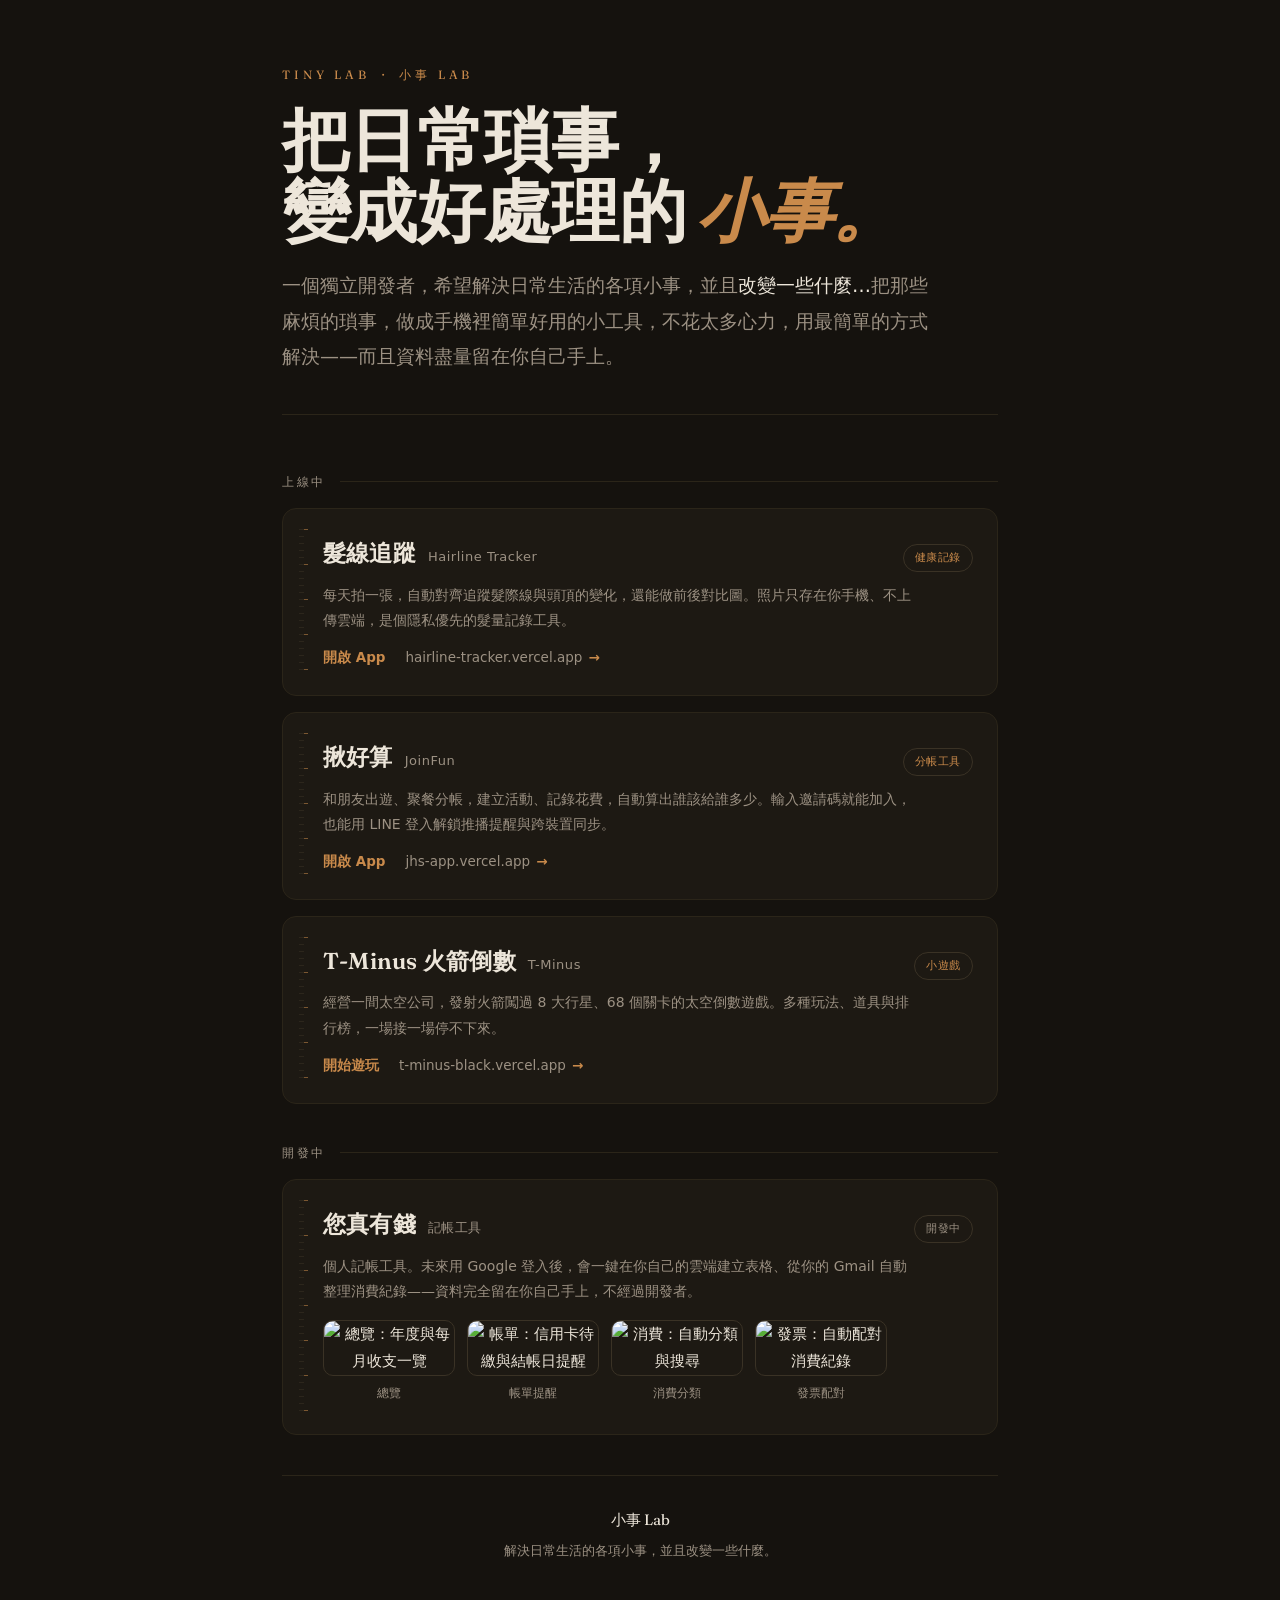
==== index.html @ 3c28fb39 "Update index.html" ====
<!doctype html>
<html lang="zh-Hant">
<head>
<meta charset="utf-8">
<meta name="viewport" content="width=device-width,initial-scale=1,viewport-fit=cover">
<meta name="theme-color" content="#15120e">
<title>小事 Lab｜把日常瑣事，變成手機裡好處理的小事</title>
<meta name="description" content="小事 Lab 是一個獨立開發者的作品集。把日常生活的瑣事，做成手機裡簡單好用的小工具——髮線追蹤、揪好算分帳、火箭倒數遊戲、個人記帳，用最簡單的方式解決，資料盡量留在你自己手上。">
<link rel="canonical" href="https://tinylab-web-iota.vercel.app/">
<meta property="og:type" content="website">
<meta property="og:title" content="小事 Lab">
<meta property="og:description" content="把日常瑣事，變成手機裡好處理的小事。一個獨立開發者的小工具作品集。">
<meta property="og:image" content="https://tinylab-web-iota.vercel.app/og-image.png">
<meta property="og:url" content="https://tinylab-web-iota.vercel.app/">
<meta name="twitter:card" content="summary_large_image">
<meta name="twitter:title" content="小事 Lab">
<meta name="twitter:description" content="把日常瑣事，變成手機裡好處理的小事。">
<meta name="twitter:image" content="https://tinylab-web-iota.vercel.app/og-image.png">
<link rel="preconnect" href="https://fonts.gstatic.com" crossorigin>
<link href="https://fonts.googleapis.com/css2?family=Fraunces:opsz,wght@9..144,400;9..144,600;9..144,700&display=swap" rel="stylesheet">
<style>
:root{
  --bg:#15120e; --surface:#1d1913; --surface2:#241f17;
  --line:#3a3225; --line-soft:#2b2519;
  --text:#ede6da; --muted:#9c9183; --accent:#c98a4b; --accent-ink:#181208;
}
*{box-sizing:border-box;margin:0;padding:0}
html{scroll-behavior:smooth}
body{
  background:var(--bg);color:var(--text);
  font-family:"PingFang TC","Noto Sans TC","Microsoft JhengHei",system-ui,sans-serif;
  font-size:15px;line-height:1.8;-webkit-font-smoothing:antialiased;
}
.wrap{max-width:760px;margin:0 auto;padding:0 22px}

/* ── Hero ── */
header{padding:64px 0 40px;border-bottom:1px solid var(--line-soft)}
.eyebrow{font-family:"Fraunces",serif;font-size:12px;letter-spacing:.32em;text-transform:uppercase;color:var(--accent);margin-bottom:18px}
h1{font-family:"Fraunces",serif;font-weight:700;font-size:clamp(40px,9vw,68px);line-height:1.05;letter-spacing:-.01em;margin-bottom:22px}
h1 .lab{color:var(--accent);font-style:italic;font-weight:600}
.intro{font-size:clamp(16px,2.4vw,19px);color:var(--muted);max-width:34em;line-height:1.85}
.intro .em{color:var(--text)}

/* ── 樣本卡列表 ── */
main{padding:18px 0 40px}
.shelf-label{display:flex;align-items:center;gap:14px;margin:38px 0 6px;color:var(--muted);font-size:12px;letter-spacing:.22em;text-transform:uppercase;font-family:"Fraunces",serif}
.shelf-label::after{content:"";flex:1;height:1px;background:var(--line-soft)}

.card{
  display:block;text-decoration:none;color:inherit;
  position:relative;
  border:1px solid var(--line-soft);border-radius:14px;background:var(--surface);
  padding:24px 24px 24px 40px;margin-top:16px;
  transition:border-color .2s,transform .2s,background .2s;
}
.card::before{ /* 量尺刻度,品牌記憶點 */
  content:"";position:absolute;left:16px;top:20px;bottom:20px;width:9px;
  background:
    repeating-linear-gradient(to bottom,var(--line) 0,var(--line) 1px,transparent 1px,transparent 7px) left top/5px 100% no-repeat,
    repeating-linear-gradient(to bottom,var(--accent) 0,var(--accent) 1px,transparent 1px,transparent 35px) left top/9px 100% no-repeat;
  opacity:.55;
}
a.card:hover{border-color:var(--accent);transform:translateY(-2px);background:#221d16}
.card-top{display:flex;align-items:baseline;gap:12px;flex-wrap:wrap;margin-bottom:8px}
.card h2{font-family:"Fraunces",serif;font-weight:600;font-size:23px;letter-spacing:.01em}
.card .en{font-size:13px;color:var(--muted);letter-spacing:.04em}
.card .tag{
  margin-left:auto;font-size:11px;letter-spacing:.05em;color:var(--accent);
  border:1px solid var(--line);border-radius:999px;padding:3px 11px;white-space:nowrap;
}
.card .tag.soon{color:var(--muted)}
.card p{color:var(--muted);font-size:14px;line-height:1.8;max-width:42em}
.card .go{display:inline-flex;align-items:center;gap:6px;margin-top:12px;color:var(--accent);font-size:13.5px;font-weight:600}
.card .host{color:var(--muted);font-weight:400}

/* 開發中卡片(無連結) */
.card.wip{cursor:default}
.shots{display:flex;gap:12px;margin-top:16px;overflow-x:auto;padding-bottom:6px;scroll-snap-type:x mandatory;-webkit-overflow-scrolling:touch}
.shots figure{flex:0 0 auto;scroll-snap-align:start;margin:0;text-align:center}
.shots img{width:132px;height:auto;border-radius:10px;border:1px solid var(--line);display:block}
.shots figcaption{font-size:11.5px;color:var(--muted);margin-top:7px}

footer{border-top:1px solid var(--line-soft);padding:30px 0 56px;color:var(--muted);font-size:13px;text-align:center}
footer a{color:var(--accent);text-decoration:none}
footer .who{font-family:"Fraunces",serif;font-size:15px;color:var(--text);margin-bottom:6px}

@media (prefers-reduced-motion:reduce){*{transition:none!important;scroll-behavior:auto!important}}
</style>
</head>
<body>
<div class="wrap">

  <header>
    <p class="eyebrow">Tiny Lab ・ 小事 Lab</p>
    <h1>把日常瑣事，<br>變成好處理的<span class="lab" style="white-space:nowrap"> 小事。</span></h1>
    <p class="intro">一個獨立開發者，希望解決日常生活的各項小事，並且<span class="em">改變一些什麼…</span>把那些麻煩的瑣事，做成手機裡簡單好用的小工具，不花太多心力，用最簡單的方式解決——而且資料盡量留在你自己手上。</p>
  </header>

  <main>
    <p class="shelf-label">上線中</p>

    <a class="card" href="https://hairline-tracker.vercel.app" target="_blank" rel="noopener">
      <div class="card-top">
        <h2>髮線追蹤</h2><span class="en">Hairline Tracker</span>
        <span class="tag">健康記錄</span>
      </div>
      <p>每天拍一張，自動對齊追蹤髮際線與頭頂的變化，還能做前後對比圖。照片只存在你手機、不上傳雲端，是個隱私優先的髮量記錄工具。</p>
      <span class="go">開啟 App　<span class="host">hairline-tracker.vercel.app</span> →</span>
    </a>

    <a class="card" href="https://jhs-app.vercel.app" target="_blank" rel="noopener">
      <div class="card-top">
        <h2>揪好算</h2><span class="en">JoinFun</span>
        <span class="tag">分帳工具</span>
      </div>
      <p>和朋友出遊、聚餐分帳，建立活動、記錄花費，自動算出誰該給誰多少。輸入邀請碼就能加入，也能用 LINE 登入解鎖推播提醒與跨裝置同步。</p>
      <span class="go">開啟 App　<span class="host">jhs-app.vercel.app</span> →</span>
    </a>

    <a class="card" href="https://t-minus-black.vercel.app" target="_blank" rel="noopener">
      <div class="card-top">
        <h2>T-Minus 火箭倒數</h2><span class="en">T-Minus</span>
        <span class="tag">小遊戲</span>
      </div>
      <p>經營一間太空公司，發射火箭闖過 8 大行星、68 個關卡的太空倒數遊戲。多種玩法、道具與排行榜，一場接一場停不下來。</p>
      <span class="go">開始遊玩　<span class="host">t-minus-black.vercel.app</span> →</span>
    </a>

    <p class="shelf-label">開發中</p>

    <div class="card wip">
      <div class="card-top">
        <h2>您真有錢</h2><span class="en">記帳工具</span>
        <span class="tag soon">開發中</span>
      </div>
      <p>個人記帳工具。未來用 Google 登入後，會一鍵在你自己的雲端建立表格、從你的 Gmail 自動整理消費紀錄——資料完全留在你自己手上，不經過開發者。</p>
      <div class="shots">
        <figure><img src="shot-overview.jpg" alt="總覽：年度與每月收支一覽" loading="lazy"><figcaption>總覽</figcaption></figure>
        <figure><img src="shot-bills.jpg" alt="帳單：信用卡待繳與結帳日提醒" loading="lazy"><figcaption>帳單提醒</figcaption></figure>
        <figure><img src="shot-spending.jpg" alt="消費：自動分類與搜尋" loading="lazy"><figcaption>消費分類</figcaption></figure>
        <figure><img src="shot-invoice.jpg" alt="發票：自動配對消費紀錄" loading="lazy"><figcaption>發票配對</figcaption></figure>
      </div>
    </div>
  </main>

  <footer>
    <p class="who">小事 Lab</p>
    <p>解決日常生活的各項小事，並且改變一些什麼。</p>
  </footer>

</div>
</body>
</html>
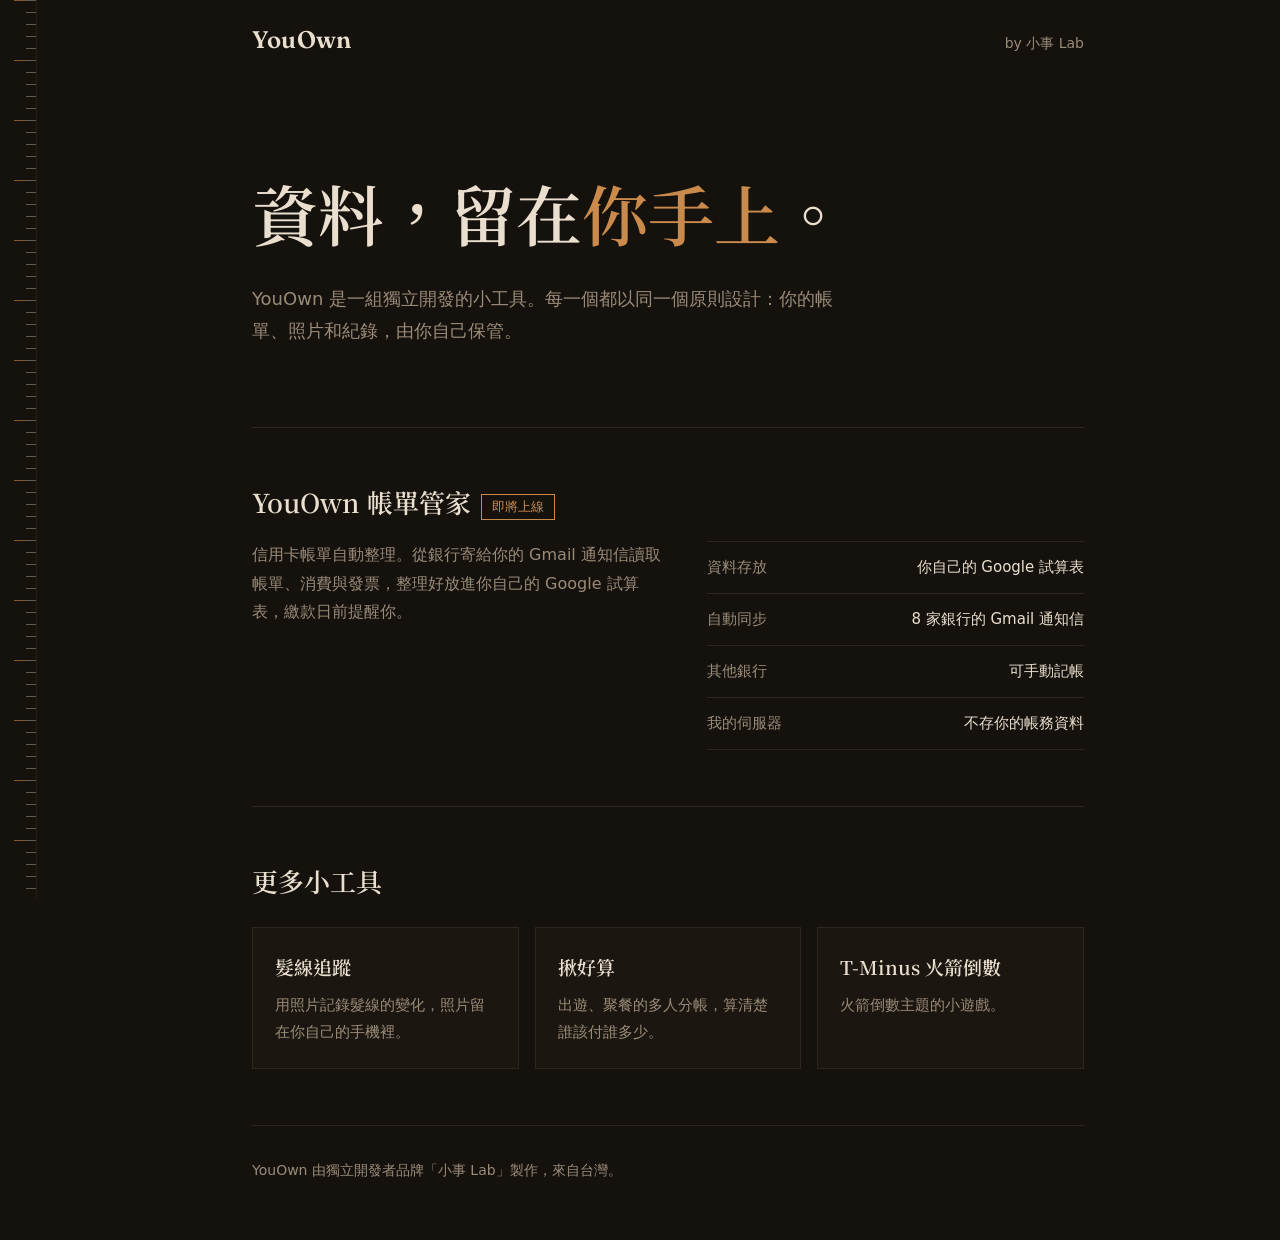
==== commit 43e26c1c: "Update index.html" ====
--- a/index.html
+++ b/index.html
@@ -1,153 +1,110 @@
-<!doctype html>
-<html lang="zh-Hant">
+<!DOCTYPE html>
+<html lang="zh-Hant-TW">
 <head>
 <meta charset="utf-8">
-<meta name="viewport" content="width=device-width,initial-scale=1,viewport-fit=cover">
+<meta name="viewport" content="width=device-width, initial-scale=1">
+<title>YouOwn｜資料留在你手上的小工具</title>
+<meta name="description" content="YouOwn 是一組把資料留在你手上的小工具：信用卡帳單管家、髮線追蹤、揪好算分帳、T-Minus 火箭倒數。">
+<link rel="canonical" href="https://youown.app/">
+<meta property="og:type" content="website">
+<meta property="og:locale" content="zh_TW">
+<meta property="og:site_name" content="YouOwn">
+<meta property="og:title" content="YouOwn｜資料留在你手上的小工具">
+<meta property="og:description" content="信用卡帳單管家、髮線追蹤、揪好算分帳、T-Minus 火箭倒數。每一個都以「資料在你自己手上」為設計原則。">
+<meta property="og:url" content="https://youown.app/">
 <meta name="theme-color" content="#15120e">
-<title>小事 Lab｜把日常瑣事，變成手機裡好處理的小事</title>
-<meta name="description" content="小事 Lab 是一個獨立開發者的作品集。把日常生活的瑣事，做成手機裡簡單好用的小工具——髮線追蹤、揪好算分帳、火箭倒數遊戲、個人記帳，用最簡單的方式解決，資料盡量留在你自己手上。">
-<link rel="canonical" href="https://tinylab-web-iota.vercel.app/">
-<meta property="og:type" content="website">
-<meta property="og:title" content="小事 Lab">
-<meta property="og:description" content="把日常瑣事，變成手機裡好處理的小事。一個獨立開發者的小工具作品集。">
-<meta property="og:image" content="https://tinylab-web-iota.vercel.app/og-image.png">
-<meta property="og:url" content="https://tinylab-web-iota.vercel.app/">
-<meta name="twitter:card" content="summary_large_image">
-<meta name="twitter:title" content="小事 Lab">
-<meta name="twitter:description" content="把日常瑣事，變成手機裡好處理的小事。">
-<meta name="twitter:image" content="https://tinylab-web-iota.vercel.app/og-image.png">
+<script type="application/ld+json">
+{"@context":"https://schema.org","@graph":[
+{"@type":"WebSite","name":"YouOwn","url":"https://youown.app/","inLanguage":"zh-Hant-TW"},
+{"@type":"Organization","name":"YouOwn","url":"https://youown.app/","founder":{"@type":"Organization","name":"小事 Lab"}}
+]}
+</script>
+<link rel="preconnect" href="https://fonts.googleapis.com">
 <link rel="preconnect" href="https://fonts.gstatic.com" crossorigin>
-<link href="https://fonts.googleapis.com/css2?family=Fraunces:opsz,wght@9..144,400;9..144,600;9..144,700&display=swap" rel="stylesheet">
+<link href="https://fonts.googleapis.com/css2?family=Fraunces:opsz,wght@9..144,600&family=Noto+Serif+TC:wght@600&display=swap" rel="stylesheet">
 <style>
-:root{
-  --bg:#15120e; --surface:#1d1913; --surface2:#241f17;
-  --line:#3a3225; --line-soft:#2b2519;
-  --text:#ede6da; --muted:#9c9183; --accent:#c98a4b; --accent-ink:#181208;
-}
-*{box-sizing:border-box;margin:0;padding:0}
-html{scroll-behavior:smooth}
-body{
-  background:var(--bg);color:var(--text);
-  font-family:"PingFang TC","Noto Sans TC","Microsoft JhengHei",system-ui,sans-serif;
-  font-size:15px;line-height:1.8;-webkit-font-smoothing:antialiased;
-}
-.wrap{max-width:760px;margin:0 auto;padding:0 22px}
-
-/* ── Hero ── */
-header{padding:64px 0 40px;border-bottom:1px solid var(--line-soft)}
-.eyebrow{font-family:"Fraunces",serif;font-size:12px;letter-spacing:.32em;text-transform:uppercase;color:var(--accent);margin-bottom:18px}
-h1{font-family:"Fraunces",serif;font-weight:700;font-size:clamp(40px,9vw,68px);line-height:1.05;letter-spacing:-.01em;margin-bottom:22px}
-h1 .lab{color:var(--accent);font-style:italic;font-weight:600}
-.intro{font-size:clamp(16px,2.4vw,19px);color:var(--muted);max-width:34em;line-height:1.85}
-.intro .em{color:var(--text)}
-
-/* ── 樣本卡列表 ── */
-main{padding:18px 0 40px}
-.shelf-label{display:flex;align-items:center;gap:14px;margin:38px 0 6px;color:var(--muted);font-size:12px;letter-spacing:.22em;text-transform:uppercase;font-family:"Fraunces",serif}
-.shelf-label::after{content:"";flex:1;height:1px;background:var(--line-soft)}
-
-.card{
-  display:block;text-decoration:none;color:inherit;
-  position:relative;
-  border:1px solid var(--line-soft);border-radius:14px;background:var(--surface);
-  padding:24px 24px 24px 40px;margin-top:16px;
-  transition:border-color .2s,transform .2s,background .2s;
-}
-.card::before{ /* 量尺刻度,品牌記憶點 */
-  content:"";position:absolute;left:16px;top:20px;bottom:20px;width:9px;
-  background:
-    repeating-linear-gradient(to bottom,var(--line) 0,var(--line) 1px,transparent 1px,transparent 7px) left top/5px 100% no-repeat,
-    repeating-linear-gradient(to bottom,var(--accent) 0,var(--accent) 1px,transparent 1px,transparent 35px) left top/9px 100% no-repeat;
-  opacity:.55;
-}
-a.card:hover{border-color:var(--accent);transform:translateY(-2px);background:#221d16}
-.card-top{display:flex;align-items:baseline;gap:12px;flex-wrap:wrap;margin-bottom:8px}
-.card h2{font-family:"Fraunces",serif;font-weight:600;font-size:23px;letter-spacing:.01em}
-.card .en{font-size:13px;color:var(--muted);letter-spacing:.04em}
-.card .tag{
-  margin-left:auto;font-size:11px;letter-spacing:.05em;color:var(--accent);
-  border:1px solid var(--line);border-radius:999px;padding:3px 11px;white-space:nowrap;
-}
-.card .tag.soon{color:var(--muted)}
-.card p{color:var(--muted);font-size:14px;line-height:1.8;max-width:42em}
-.card .go{display:inline-flex;align-items:center;gap:6px;margin-top:12px;color:var(--accent);font-size:13.5px;font-weight:600}
-.card .host{color:var(--muted);font-weight:400}
-
-/* 開發中卡片(無連結) */
-.card.wip{cursor:default}
-.shots{display:flex;gap:12px;margin-top:16px;overflow-x:auto;padding-bottom:6px;scroll-snap-type:x mandatory;-webkit-overflow-scrolling:touch}
-.shots figure{flex:0 0 auto;scroll-snap-align:start;margin:0;text-align:center}
-.shots img{width:132px;height:auto;border-radius:10px;border:1px solid var(--line);display:block}
-.shots figcaption{font-size:11.5px;color:var(--muted);margin-top:7px}
-
-footer{border-top:1px solid var(--line-soft);padding:30px 0 56px;color:var(--muted);font-size:13px;text-align:center}
-footer a{color:var(--accent);text-decoration:none}
-footer .who{font-family:"Fraunces",serif;font-size:15px;color:var(--text);margin-bottom:6px}
-
-@media (prefers-reduced-motion:reduce){*{transition:none!important;scroll-behavior:auto!important}}
+:root{--bg:#15120e;--ink:#eadfce;--mute:#9a8b78;--accent:#c98a4b;--line:#2c261d;--card:#1b1710}
+*{box-sizing:border-box;margin:0}
+html{scroll-padding-top:24px}
+body{background:var(--bg);color:var(--ink);font:16px/1.8 "Noto Sans TC",system-ui,-apple-system,sans-serif;padding-left:56px}
+body::before{content:"";position:fixed;left:0;top:0;bottom:0;width:36px;border-right:1px solid var(--line);opacity:.6;
+background:repeating-linear-gradient(to bottom,var(--mute) 0 1px,transparent 1px 12px) right/10px 100% no-repeat,repeating-linear-gradient(to bottom,var(--accent) 0 1px,transparent 1px 60px) right/22px 100% no-repeat}
+.wrap{max-width:880px;margin:0 auto;padding:0 24px}
+a{color:inherit}
+:focus-visible{outline:2px solid var(--accent);outline-offset:3px}
+.serif{font-family:"Noto Serif TC","Fraunces",serif;font-weight:600}
+header{display:flex;justify-content:space-between;align-items:baseline;padding:28px 0}
+.mark{font:600 24px/1 "Fraunces",serif;letter-spacing:.01em;text-decoration:none}
+.by{color:var(--mute);font-size:14px}
+.hero{padding:88px 0 80px}
+h1{font-size:clamp(36px,7vw,66px);line-height:1.25;margin-bottom:28px}
+h1 em{font-style:normal;color:var(--accent)}
+.lead{max-width:34em;color:var(--mute);font-size:18px}
+section{border-top:1px solid var(--line);padding:56px 0}
+h2{font-size:26px;line-height:1.4}
+.status{display:inline-block;margin-left:10px;padding:1px 10px;border:1px solid var(--accent);color:var(--accent);font:400 13px/1.7 "Noto Sans TC",sans-serif;vertical-align:middle}
+.flag{display:grid;grid-template-columns:1.1fr 1fr;gap:40px;margin-top:20px}
+.flag p{color:var(--mute)}
+dl{border-top:1px solid var(--line)}
+dl div{display:flex;justify-content:space-between;gap:16px;padding:12px 0;border-bottom:1px solid var(--line);font-size:15px}
+dt{color:var(--mute);flex:none}
+dd{text-align:right}
+.grid{display:grid;grid-template-columns:repeat(auto-fit,minmax(240px,1fr));gap:16px;margin-top:28px}
+.card{display:block;background:var(--card);border:1px solid var(--line);padding:22px;text-decoration:none;transition:border-color .2s}
+.card:hover{border-color:var(--accent)}
+.card h3{font-size:19px;margin-bottom:8px}
+.card p{color:var(--mute);font-size:15px}
+footer{border-top:1px solid var(--line);padding:32px 0 56px;color:var(--mute);font-size:14px}
+@media(max-width:700px){body{padding-left:36px}body::before{width:20px}.flag{grid-template-columns:1fr}.hero{padding:56px 0}}
+@media(prefers-reduced-motion:reduce){.card{transition:none}}
 </style>
 </head>
 <body>
 <div class="wrap">
+<header>
+<a class="mark" href="/">YouOwn</a>
+<span class="by">by 小事 Lab</span>
+</header>
 
-  <header>
-    <p class="eyebrow">Tiny Lab ・ 小事 Lab</p>
-    <h1>把日常瑣事，<br>變成好處理的<span class="lab" style="white-space:nowrap"> 小事。</span></h1>
-    <p class="intro">一個獨立開發者，希望解決日常生活的各項小事，並且<span class="em">改變一些什麼…</span>把那些麻煩的瑣事，做成手機裡簡單好用的小工具，不花太多心力，用最簡單的方式解決——而且資料盡量留在你自己手上。</p>
-  </header>
+<main>
+<div class="hero">
+<h1 class="serif">資料，留在<em>你手上</em>。</h1>
+<p class="lead">YouOwn 是一組獨立開發的小工具。每一個都以同一個原則設計：你的帳單、照片和紀錄，由你自己保管。</p>
+</div>
 
-  <main>
-    <p class="shelf-label">上線中</p>
+<section aria-labelledby="flagship">
+<h2 id="flagship" class="serif">YouOwn 帳單管家<span class="status">即將上線</span></h2>
+<div class="flag">
+<p>信用卡帳單自動整理。從銀行寄給你的 Gmail 通知信讀取帳單、消費與發票，整理好放進你自己的 Google 試算表，繳款日前提醒你。</p>
+<dl>
+<div><dt>資料存放</dt><dd>你自己的 Google 試算表</dd></div>
+<div><dt>自動同步</dt><dd>8 家銀行的 Gmail 通知信</dd></div>
+<div><dt>其他銀行</dt><dd>可手動記帳</dd></div>
+<div><dt>我的伺服器</dt><dd>不存你的帳務資料</dd></div>
+</dl>
+</div>
+</section>
 
-    <a class="card" href="https://hairline-tracker.vercel.app" target="_blank" rel="noopener">
-      <div class="card-top">
-        <h2>髮線追蹤</h2><span class="en">Hairline Tracker</span>
-        <span class="tag">健康記錄</span>
-      </div>
-      <p>每天拍一張，自動對齊追蹤髮際線與頭頂的變化，還能做前後對比圖。照片只存在你手機、不上傳雲端，是個隱私優先的髮量記錄工具。</p>
-      <span class="go">開啟 App　<span class="host">hairline-tracker.vercel.app</span> →</span>
-    </a>
+<section aria-labelledby="more">
+<h2 id="more" class="serif">更多小工具</h2>
+<div class="grid">
+<a class="card" href="/hairline-tracker/">
+<h3 class="serif">髮線追蹤</h3>
+<p>用照片記錄髮線的變化，照片留在你自己的手機裡。</p>
+</a>
+<a class="card" href="/joinfun/">
+<h3 class="serif">揪好算</h3>
+<p>出遊、聚餐的多人分帳，算清楚誰該付誰多少。</p>
+</a>
+<a class="card" href="/t-minus/">
+<h3 class="serif">T-Minus 火箭倒數</h3>
+<p>火箭倒數主題的小遊戲。</p>
+</a>
+</div>
+</section>
+</main>
 
-    <a class="card" href="https://jhs-app.vercel.app" target="_blank" rel="noopener">
-      <div class="card-top">
-        <h2>揪好算</h2><span class="en">JoinFun</span>
-        <span class="tag">分帳工具</span>
-      </div>
-      <p>和朋友出遊、聚餐分帳，建立活動、記錄花費，自動算出誰該給誰多少。輸入邀請碼就能加入，也能用 LINE 登入解鎖推播提醒與跨裝置同步。</p>
-      <span class="go">開啟 App　<span class="host">jhs-app.vercel.app</span> →</span>
-    </a>
-
-    <a class="card" href="https://t-minus-black.vercel.app" target="_blank" rel="noopener">
-      <div class="card-top">
-        <h2>T-Minus 火箭倒數</h2><span class="en">T-Minus</span>
-        <span class="tag">小遊戲</span>
-      </div>
-      <p>經營一間太空公司，發射火箭闖過 8 大行星、68 個關卡的太空倒數遊戲。多種玩法、道具與排行榜，一場接一場停不下來。</p>
-      <span class="go">開始遊玩　<span class="host">t-minus-black.vercel.app</span> →</span>
-    </a>
-
-    <p class="shelf-label">開發中</p>
-
-    <div class="card wip">
-      <div class="card-top">
-        <h2>您真有錢</h2><span class="en">記帳工具</span>
-        <span class="tag soon">開發中</span>
-      </div>
-      <p>個人記帳工具。未來用 Google 登入後，會一鍵在你自己的雲端建立表格、從你的 Gmail 自動整理消費紀錄——資料完全留在你自己手上，不經過開發者。</p>
-      <div class="shots">
-        <figure><img src="shot-overview.jpg" alt="總覽：年度與每月收支一覽" loading="lazy"><figcaption>總覽</figcaption></figure>
-        <figure><img src="shot-bills.jpg" alt="帳單：信用卡待繳與結帳日提醒" loading="lazy"><figcaption>帳單提醒</figcaption></figure>
-        <figure><img src="shot-spending.jpg" alt="消費：自動分類與搜尋" loading="lazy"><figcaption>消費分類</figcaption></figure>
-        <figure><img src="shot-invoice.jpg" alt="發票：自動配對消費紀錄" loading="lazy"><figcaption>發票配對</figcaption></figure>
-      </div>
-    </div>
-  </main>
-
-  <footer>
-    <p class="who">小事 Lab</p>
-    <p>解決日常生活的各項小事，並且改變一些什麼。</p>
-  </footer>
-
+<footer>YouOwn 由獨立開發者品牌「小事 Lab」製作，來自台灣。</footer>
 </div>
 </body>
 </html>
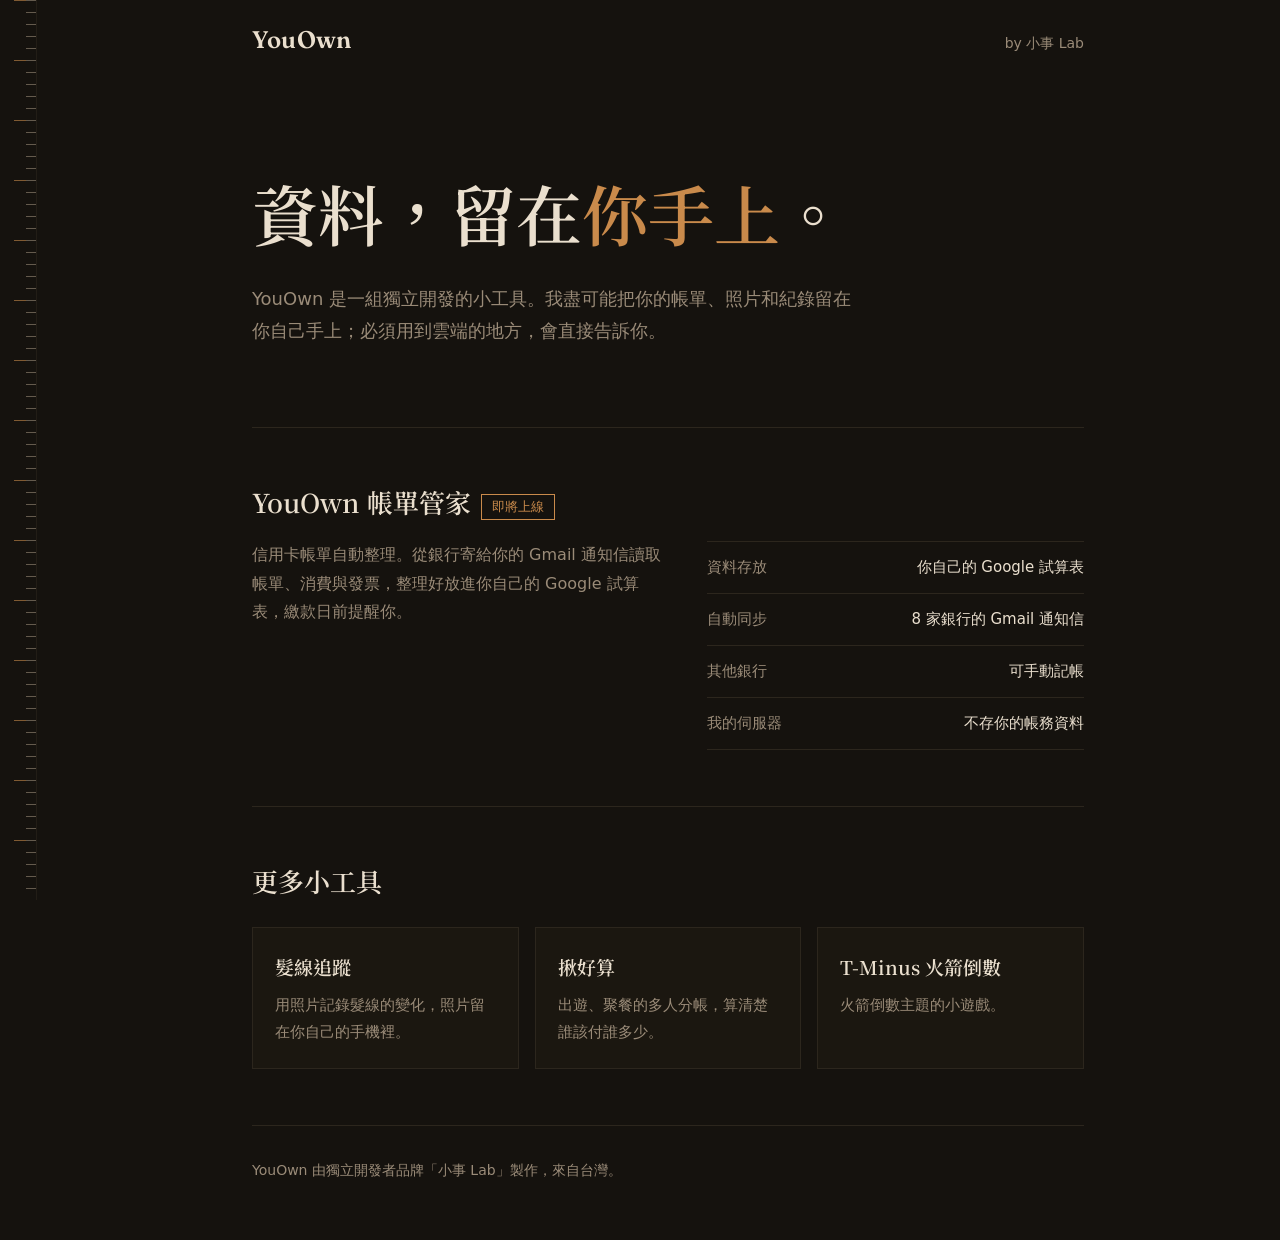
==== commit f3c04422: "Revise Open Graph meta description and lead text Updated the Open Graph description and lead paragra" ====
--- a/index.html
+++ b/index.html
@@ -10,7 +10,7 @@
 <meta property="og:locale" content="zh_TW">
 <meta property="og:site_name" content="YouOwn">
 <meta property="og:title" content="YouOwn｜資料留在你手上的小工具">
-<meta property="og:description" content="信用卡帳單管家、髮線追蹤、揪好算分帳、T-Minus 火箭倒數。每一個都以「資料在你自己手上」為設計原則。">
+<meta property="og:description" content="信用卡帳單管家、髮線追蹤、揪好算分帳、T-Minus 火箭倒數。每個工具都會說清楚你的資料放在哪裡。">
 <meta property="og:url" content="https://youown.app/">
 <meta name="theme-color" content="#15120e">
 <script type="application/ld+json">
@@ -69,7 +69,7 @@
 <main>
 <div class="hero">
 <h1 class="serif">資料，留在<em>你手上</em>。</h1>
-<p class="lead">YouOwn 是一組獨立開發的小工具。每一個都以同一個原則設計：你的帳單、照片和紀錄，由你自己保管。</p>
+<p class="lead">YouOwn 是一組獨立開發的小工具。我盡可能把你的帳單、照片和紀錄留在你自己手上；必須用到雲端的地方，會直接告訴你。</p>
 </div>
 
 <section aria-labelledby="flagship">
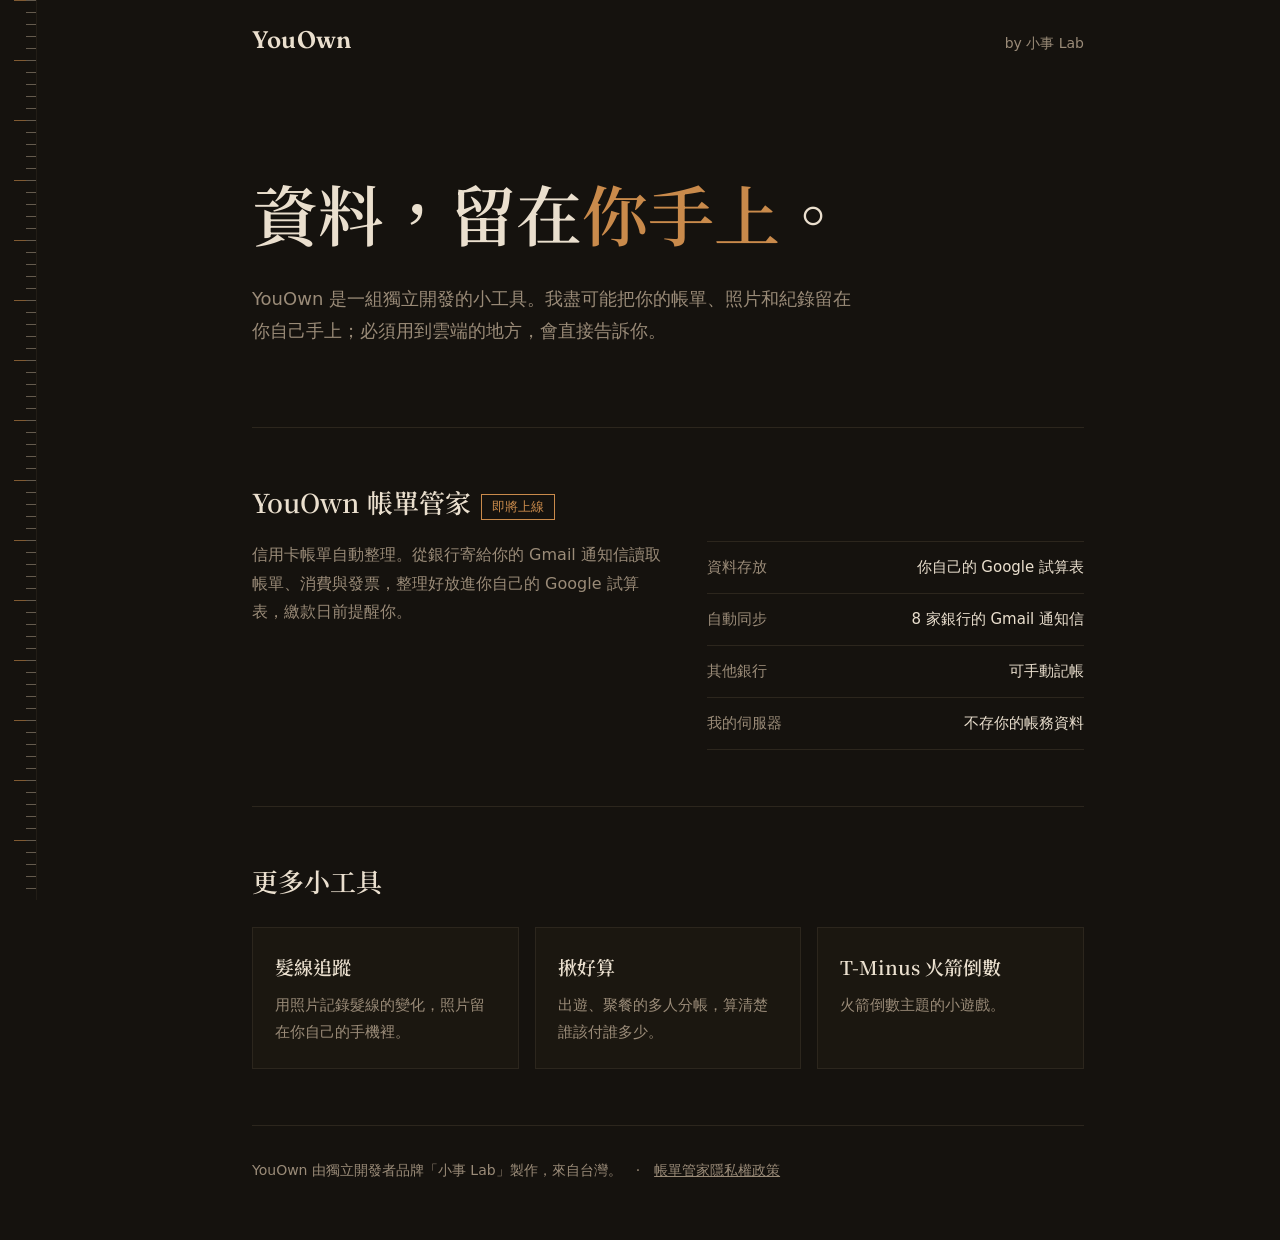
==== commit dcbd1ccc: "Update index.html" ====
--- a/index.html
+++ b/index.html
@@ -104,7 +104,7 @@
 </section>
 </main>
 
-<footer>YouOwn 由獨立開發者品牌「小事 Lab」製作，來自台灣。</footer>
+<footer>YouOwn 由獨立開發者品牌「小事 Lab」製作，來自台灣。　·　<a href="/bills/privacy/">帳單管家隱私權政策</a></footer>
 </div>
 </body>
 </html>
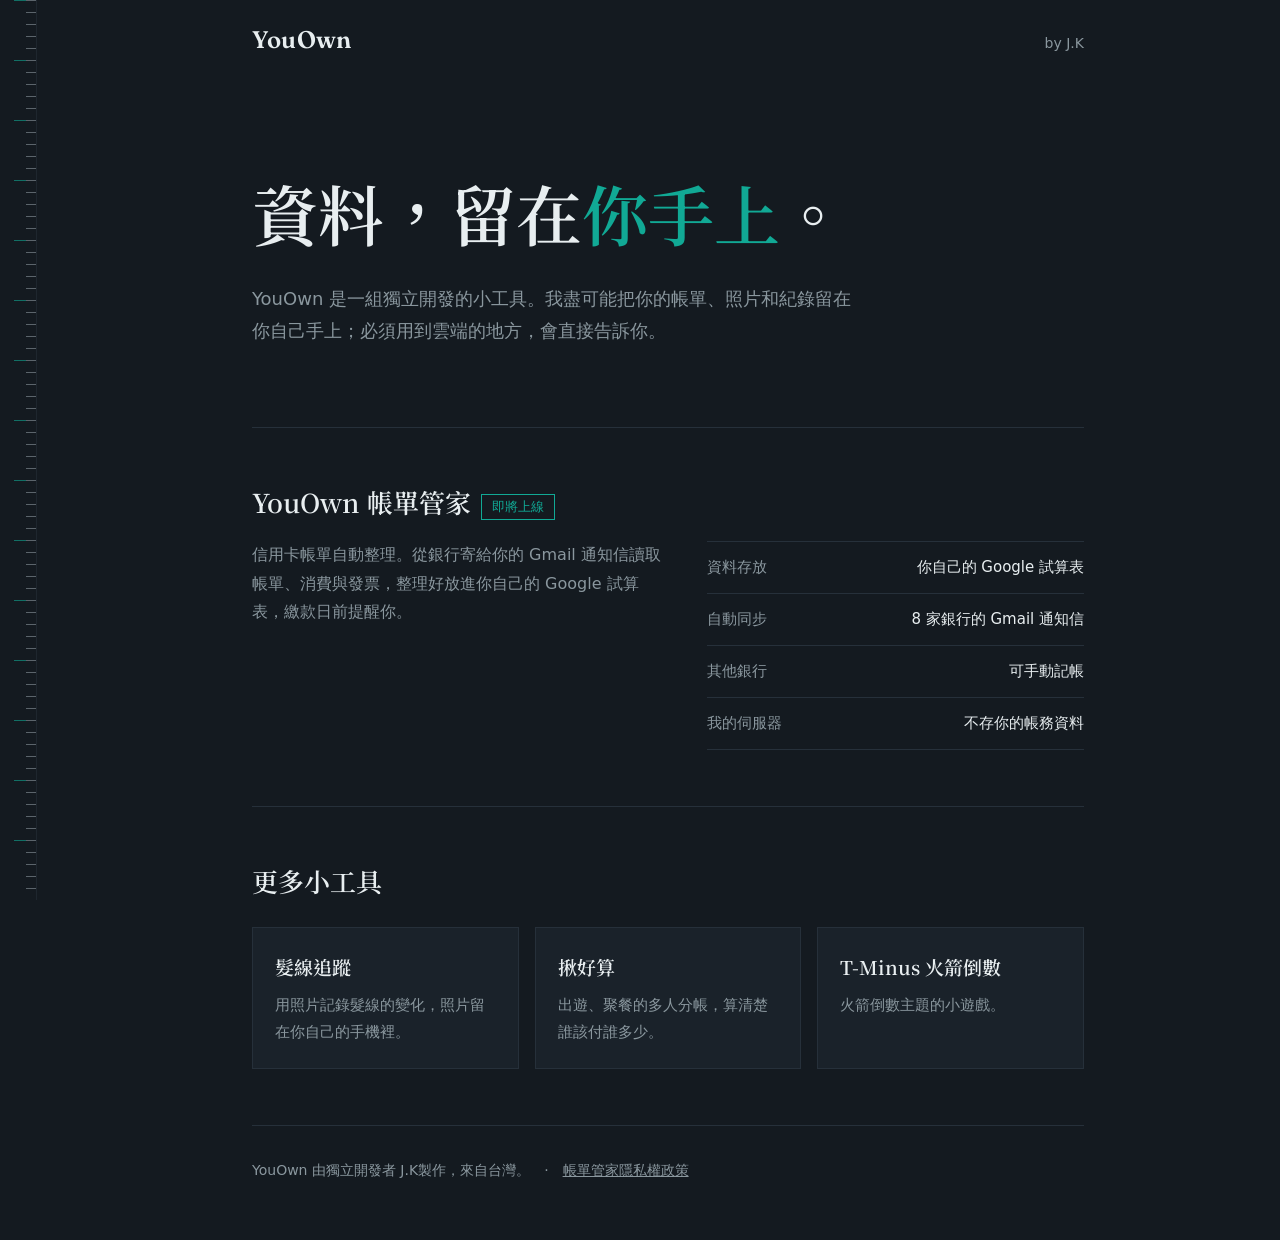
==== commit 22f5d73d: "Update index.html" ====
--- a/index.html
+++ b/index.html
@@ -12,18 +12,20 @@
 <meta property="og:title" content="YouOwn｜資料留在你手上的小工具">
 <meta property="og:description" content="信用卡帳單管家、髮線追蹤、揪好算分帳、T-Minus 火箭倒數。每個工具都會說清楚你的資料放在哪裡。">
 <meta property="og:url" content="https://youown.app/">
-<meta name="theme-color" content="#15120e">
+<meta name="theme-color" content="#141a20">
+<link rel="icon" href="/favicon.svg" type="image/svg+xml">
+<link rel="apple-touch-icon" href="/apple-touch-icon.png">
 <script type="application/ld+json">
 {"@context":"https://schema.org","@graph":[
 {"@type":"WebSite","name":"YouOwn","url":"https://youown.app/","inLanguage":"zh-Hant-TW"},
-{"@type":"Organization","name":"YouOwn","url":"https://youown.app/","founder":{"@type":"Organization","name":"小事 Lab"}}
+{"@type":"Organization","name":"YouOwn","url":"https://youown.app/","founder":{"@type":"Person","name":"J.K"}}
 ]}
 </script>
 <link rel="preconnect" href="https://fonts.googleapis.com">
 <link rel="preconnect" href="https://fonts.gstatic.com" crossorigin>
 <link href="https://fonts.googleapis.com/css2?family=Fraunces:opsz,wght@9..144,600&family=Noto+Serif+TC:wght@600&display=swap" rel="stylesheet">
 <style>
-:root{--bg:#15120e;--ink:#eadfce;--mute:#9a8b78;--accent:#c98a4b;--line:#2c261d;--card:#1b1710}
+:root{--bg:#141a20;--ink:#e8eef0;--mute:#8a979e;--accent:#11a995;--line:#26303a;--card:#1a222a}
 *{box-sizing:border-box;margin:0}
 html{scroll-padding-top:24px}
 body{background:var(--bg);color:var(--ink);font:16px/1.8 "Noto Sans TC",system-ui,-apple-system,sans-serif;padding-left:56px}
@@ -63,7 +65,7 @@
 <div class="wrap">
 <header>
 <a class="mark" href="/">YouOwn</a>
-<span class="by">by 小事 Lab</span>
+<span class="by">by J.K</span>
 </header>
 
 <main>
@@ -104,7 +106,7 @@
 </section>
 </main>
 
-<footer>YouOwn 由獨立開發者品牌「小事 Lab」製作，來自台灣。　·　<a href="/bills/privacy/">帳單管家隱私權政策</a></footer>
+<footer>YouOwn 由獨立開發者 J.K製作，來自台灣。　·　<a href="/bills/privacy/">帳單管家隱私權政策</a></footer>
 </div>
 </body>
 </html>
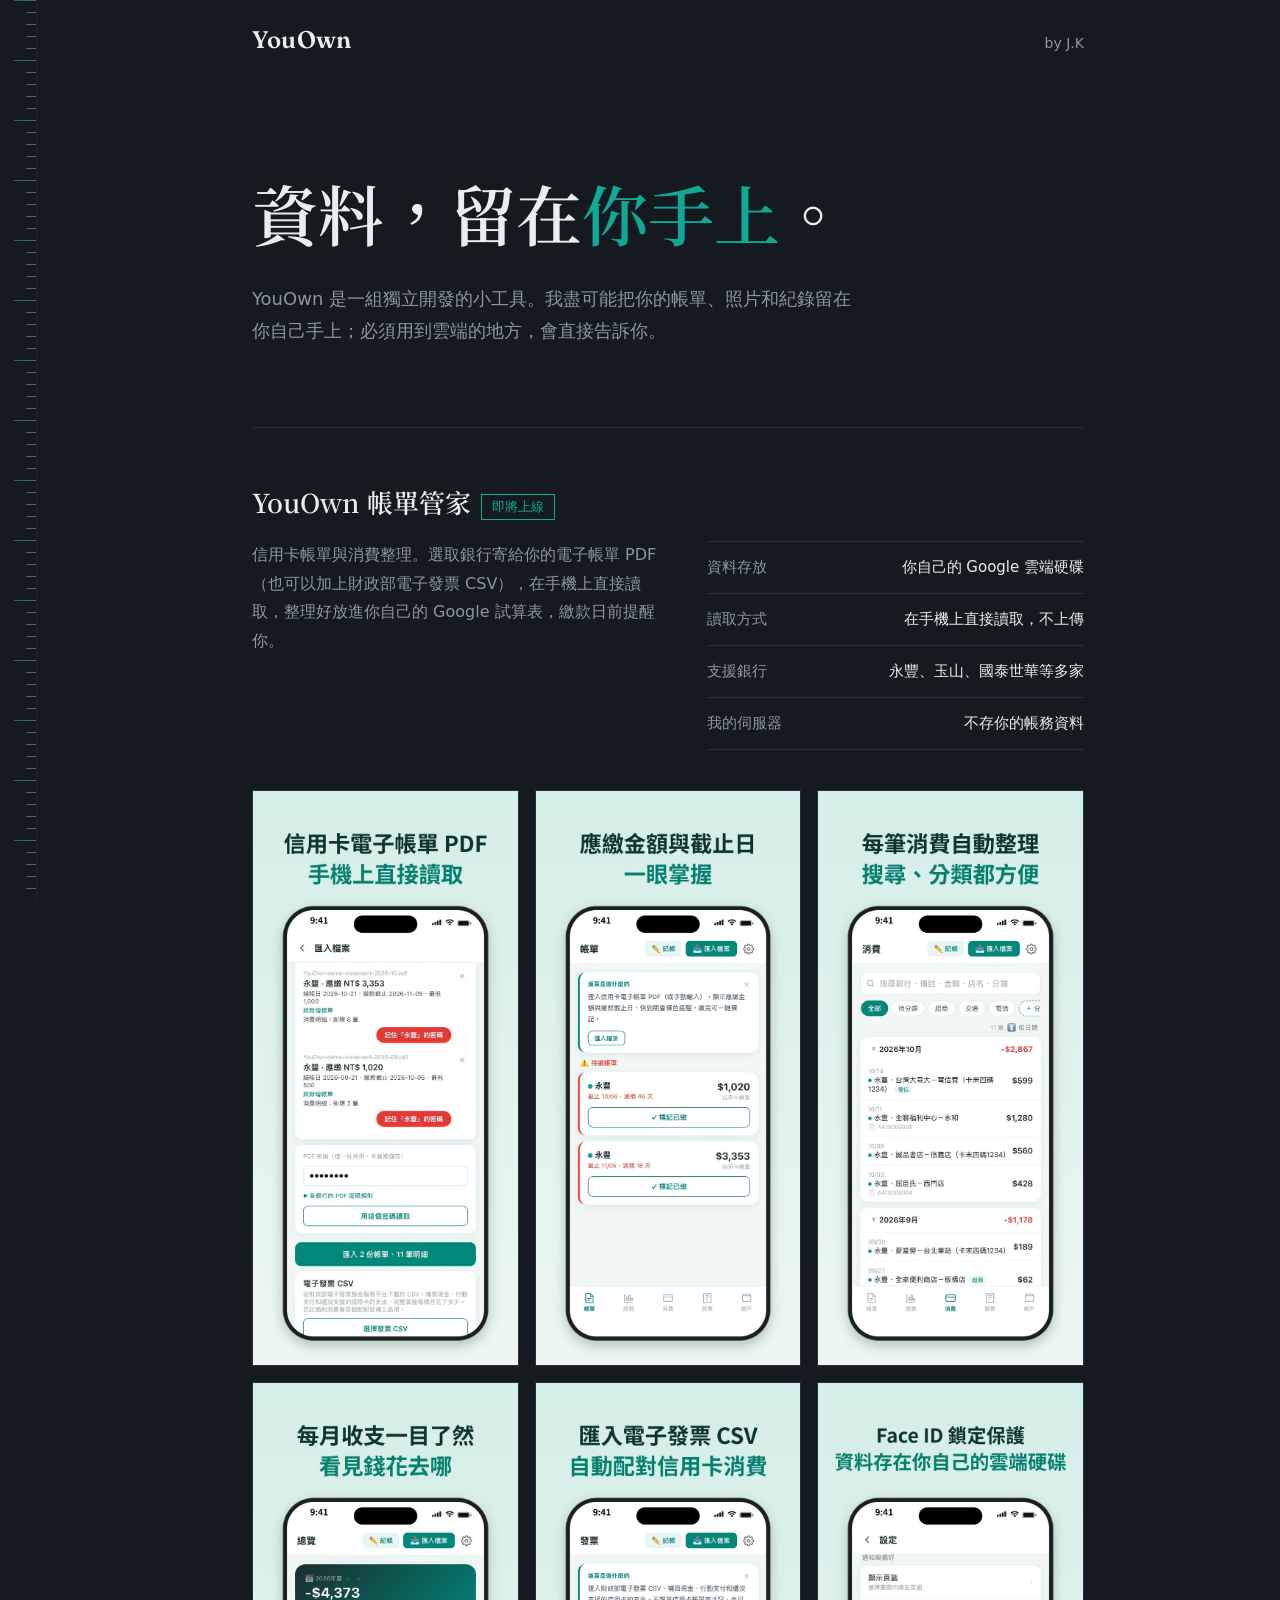
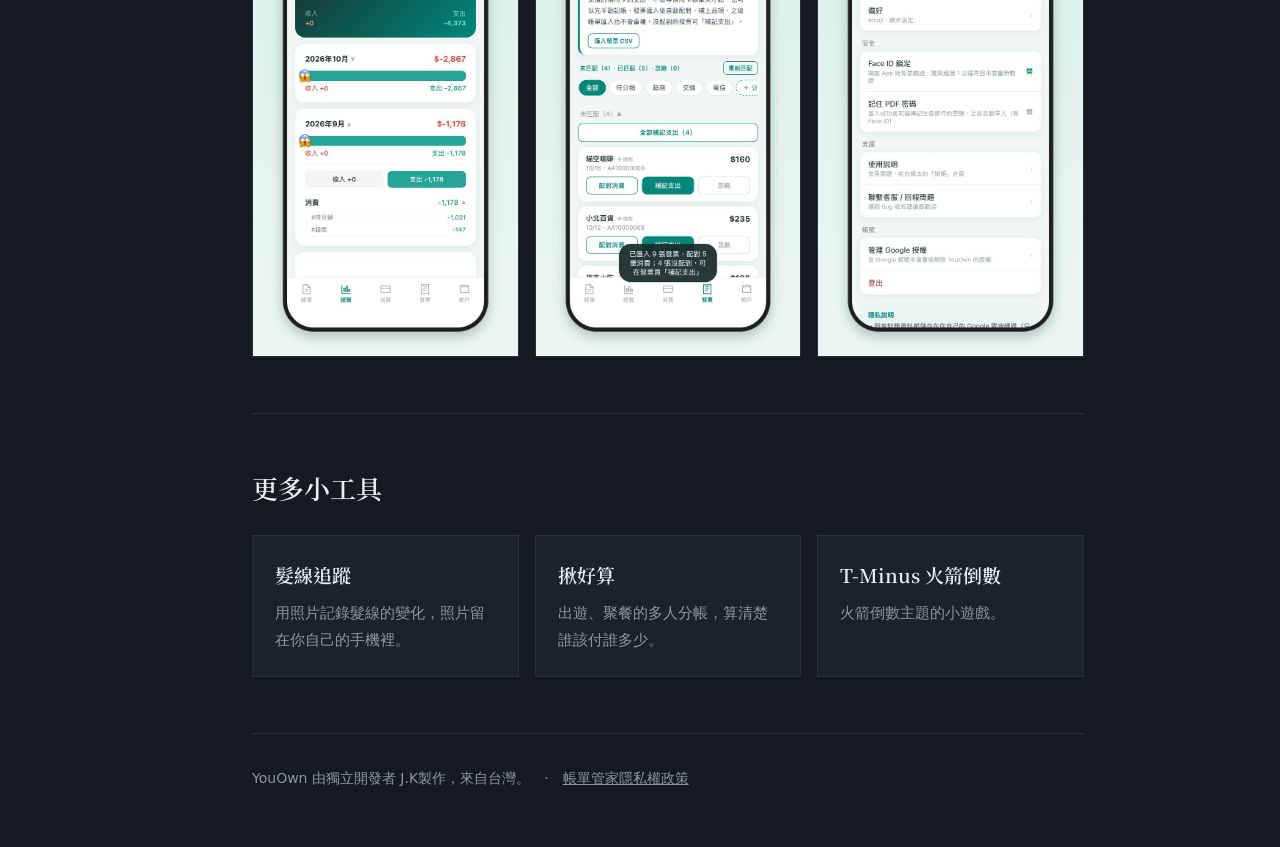
==== commit f0ae818a: "Add files via upload 官網加入功能截圖" ====
--- a/index.html
+++ b/index.html
@@ -56,8 +56,10 @@
 .card:hover{border-color:var(--accent)}
 .card h3{font-size:19px;margin-bottom:8px}
 .card p{color:var(--mute);font-size:15px}
+.shots{display:grid;grid-template-columns:repeat(3,1fr);gap:16px;margin-top:40px}
+.shots img{display:block;width:100%;height:auto;border:1px solid var(--line)}
 footer{border-top:1px solid var(--line);padding:32px 0 56px;color:var(--mute);font-size:14px}
-@media(max-width:700px){body{padding-left:36px}body::before{width:20px}.flag{grid-template-columns:1fr}.hero{padding:56px 0}}
+@media(max-width:700px){body{padding-left:36px}body::before{width:20px}.flag{grid-template-columns:1fr}.shots{grid-template-columns:repeat(2,1fr);gap:12px}.hero{padding:56px 0}}
 @media(prefers-reduced-motion:reduce){.card{transition:none}}
 </style>
 </head>
@@ -77,13 +79,21 @@
 <section aria-labelledby="flagship">
 <h2 id="flagship" class="serif">YouOwn 帳單管家<span class="status">即將上線</span></h2>
 <div class="flag">
-<p>信用卡帳單自動整理。從銀行寄給你的 Gmail 通知信讀取帳單、消費與發票，整理好放進你自己的 Google 試算表，繳款日前提醒你。</p>
+<p>信用卡帳單與消費整理。選取銀行寄給你的電子帳單 PDF（也可以加上財政部電子發票 CSV），在手機上直接讀取，整理好放進你自己的 Google 試算表，繳款日前提醒你。</p>
 <dl>
-<div><dt>資料存放</dt><dd>你自己的 Google 試算表</dd></div>
-<div><dt>自動同步</dt><dd>8 家銀行的 Gmail 通知信</dd></div>
-<div><dt>其他銀行</dt><dd>可手動記帳</dd></div>
+<div><dt>資料存放</dt><dd>你自己的 Google 雲端硬碟</dd></div>
+<div><dt>讀取方式</dt><dd>在手機上直接讀取，不上傳</dd></div>
+<div><dt>支援銀行</dt><dd>永豐、玉山、國泰世華等多家</dd></div>
 <div><dt>我的伺服器</dt><dd>不存你的帳務資料</dd></div>
 </dl>
+</div>
+<div class="shots">
+<img src="/bills/screens/01-import.jpg" width="720" height="1561" alt="匯入信用卡電子帳單 PDF，在手機上直接讀取" loading="lazy">
+<img src="/bills/screens/02-bills.jpg" width="720" height="1561" alt="帳單頁：應繳金額與繳款截止日" loading="lazy">
+<img src="/bills/screens/03-spending.jpg" width="720" height="1561" alt="消費明細：可搜尋、可分類" loading="lazy">
+<img src="/bills/screens/04-overview.jpg" width="720" height="1561" alt="總覽：每月收支一目了然" loading="lazy">
+<img src="/bills/screens/05-invoices.jpg" width="720" height="1561" alt="發票頁：匯入電子發票 CSV，自動配對信用卡消費" loading="lazy">
+<img src="/bills/screens/06-security.jpg" width="720" height="1561" alt="設定頁：Face ID 鎖定，資料存在你自己的雲端硬碟" loading="lazy">
 </div>
 </section>
 
@@ -109,4 +119,4 @@
 <footer>YouOwn 由獨立開發者 J.K製作，來自台灣。　·　<a href="/bills/privacy/">帳單管家隱私權政策</a></footer>
 </div>
 </body>
-</html>
+</html>
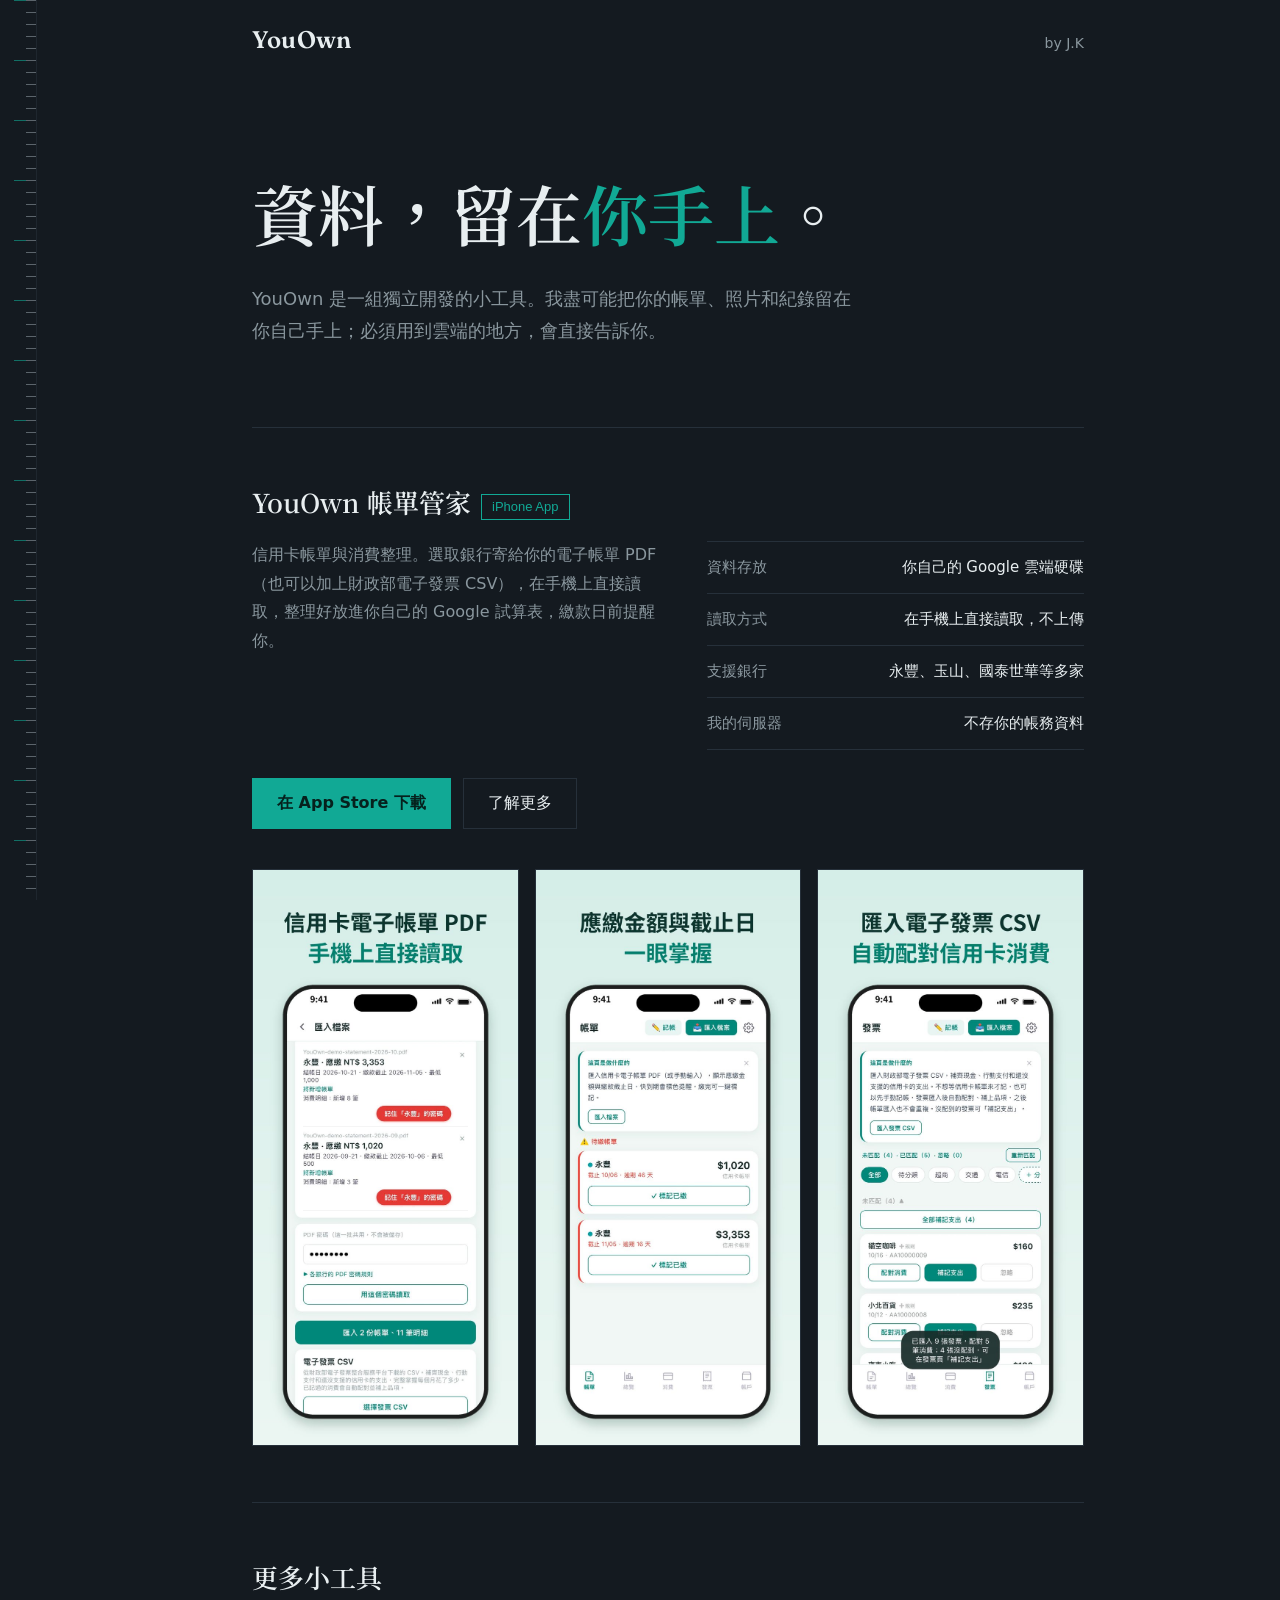
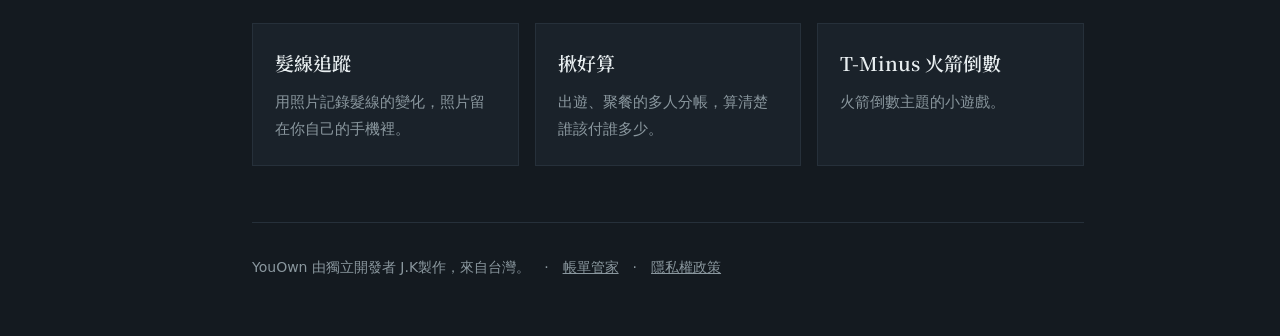
==== commit 7a2e661f: "Add files via upload" ====
--- a/index.html
+++ b/index.html
@@ -18,7 +18,8 @@
 <script type="application/ld+json">
 {"@context":"https://schema.org","@graph":[
 {"@type":"WebSite","name":"YouOwn","url":"https://youown.app/","inLanguage":"zh-Hant-TW"},
-{"@type":"Organization","name":"YouOwn","url":"https://youown.app/","founder":{"@type":"Person","name":"J.K"}}
+{"@type":"Organization","name":"YouOwn","url":"https://youown.app/","founder":{"@type":"Person","name":"J.K"}},
+{"@type":"MobileApplication","name":"YouOwn 帳單管家","url":"https://youown.app/bills/","operatingSystem":"iOS","applicationCategory":"FinanceApplication","downloadUrl":"https://apps.apple.com/tw/app/youown-%E5%B8%B3%E5%96%AE%E7%AE%A1%E5%AE%B6/id6837612326"}
 ]}
 </script>
 <link rel="preconnect" href="https://fonts.googleapis.com">
@@ -56,11 +57,16 @@
 .card:hover{border-color:var(--accent)}
 .card h3{font-size:19px;margin-bottom:8px}
 .card p{color:var(--mute);font-size:15px}
+.cta{display:flex;flex-wrap:wrap;gap:12px;margin-top:28px}
+.btn{display:inline-block;background:var(--accent);color:#06211d;font-weight:700;text-decoration:none;padding:10px 24px;border:1px solid var(--accent);transition:background .2s}
+.btn:hover{background:#0e8f7e}
+.btn.ghost{background:transparent;color:var(--ink);border-color:var(--line);font-weight:500}
+.btn.ghost:hover{border-color:var(--accent)}
 .shots{display:grid;grid-template-columns:repeat(3,1fr);gap:16px;margin-top:40px}
 .shots img{display:block;width:100%;height:auto;border:1px solid var(--line)}
 footer{border-top:1px solid var(--line);padding:32px 0 56px;color:var(--mute);font-size:14px}
-@media(max-width:700px){body{padding-left:36px}body::before{width:20px}.flag{grid-template-columns:1fr}.shots{grid-template-columns:repeat(2,1fr);gap:12px}.hero{padding:56px 0}}
-@media(prefers-reduced-motion:reduce){.card{transition:none}}
+@media(max-width:700px){body{padding-left:36px}body::before{width:20px}.flag{grid-template-columns:1fr}.shots{gap:10px}.hero{padding:56px 0}}
+@media(prefers-reduced-motion:reduce){.card,.btn{transition:none}}
 </style>
 </head>
 <body>
@@ -77,7 +83,7 @@
 </div>
 
 <section aria-labelledby="flagship">
-<h2 id="flagship" class="serif">YouOwn 帳單管家<span class="status">即將上線</span></h2>
+<h2 id="flagship" class="serif">YouOwn 帳單管家<span class="status">iPhone App</span></h2>
 <div class="flag">
 <p>信用卡帳單與消費整理。選取銀行寄給你的電子帳單 PDF（也可以加上財政部電子發票 CSV），在手機上直接讀取，整理好放進你自己的 Google 試算表，繳款日前提醒你。</p>
 <dl>
@@ -87,13 +93,11 @@
 <div><dt>我的伺服器</dt><dd>不存你的帳務資料</dd></div>
 </dl>
 </div>
+<p class="cta"><a class="btn" href="https://apps.apple.com/tw/app/youown-%E5%B8%B3%E5%96%AE%E7%AE%A1%E5%AE%B6/id6837612326" rel="noopener">在 App Store 下載</a><a class="btn ghost" href="/bills/">了解更多</a></p>
 <div class="shots">
-<img src="/bills/screens/01-import.jpg" width="720" height="1561" alt="匯入信用卡電子帳單 PDF，在手機上直接讀取" loading="lazy">
-<img src="/bills/screens/02-bills.jpg" width="720" height="1561" alt="帳單頁：應繳金額與繳款截止日" loading="lazy">
-<img src="/bills/screens/03-spending.jpg" width="720" height="1561" alt="消費明細：可搜尋、可分類" loading="lazy">
-<img src="/bills/screens/04-overview.jpg" width="720" height="1561" alt="總覽：每月收支一目了然" loading="lazy">
-<img src="/bills/screens/05-invoices.jpg" width="720" height="1561" alt="發票頁：匯入電子發票 CSV，自動配對信用卡消費" loading="lazy">
-<img src="/bills/screens/06-security.jpg" width="720" height="1561" alt="設定頁：Face ID 鎖定，資料存在你自己的雲端硬碟" loading="lazy">
+<img src="/bills/screens/01-import.jpg" width="720" height="1565" alt="匯入信用卡電子帳單 PDF，在手機上直接讀取" loading="lazy">
+<img src="/bills/screens/03-bills.jpg" width="720" height="1565" alt="帳單頁：應繳金額與繳款截止日" loading="lazy">
+<img src="/bills/screens/06-invoices.jpg" width="720" height="1565" alt="發票頁：匯入電子發票 CSV，自動配對信用卡消費" loading="lazy">
 </div>
 </section>
 
@@ -116,7 +120,7 @@
 </section>
 </main>
 
-<footer>YouOwn 由獨立開發者 J.K製作，來自台灣。　·　<a href="/bills/privacy/">帳單管家隱私權政策</a></footer>
+<footer>YouOwn 由獨立開發者 J.K製作，來自台灣。　·　<a href="/bills/">帳單管家</a>　·　<a href="/bills/privacy/">隱私權政策</a></footer>
 </div>
 </body>
 </html>
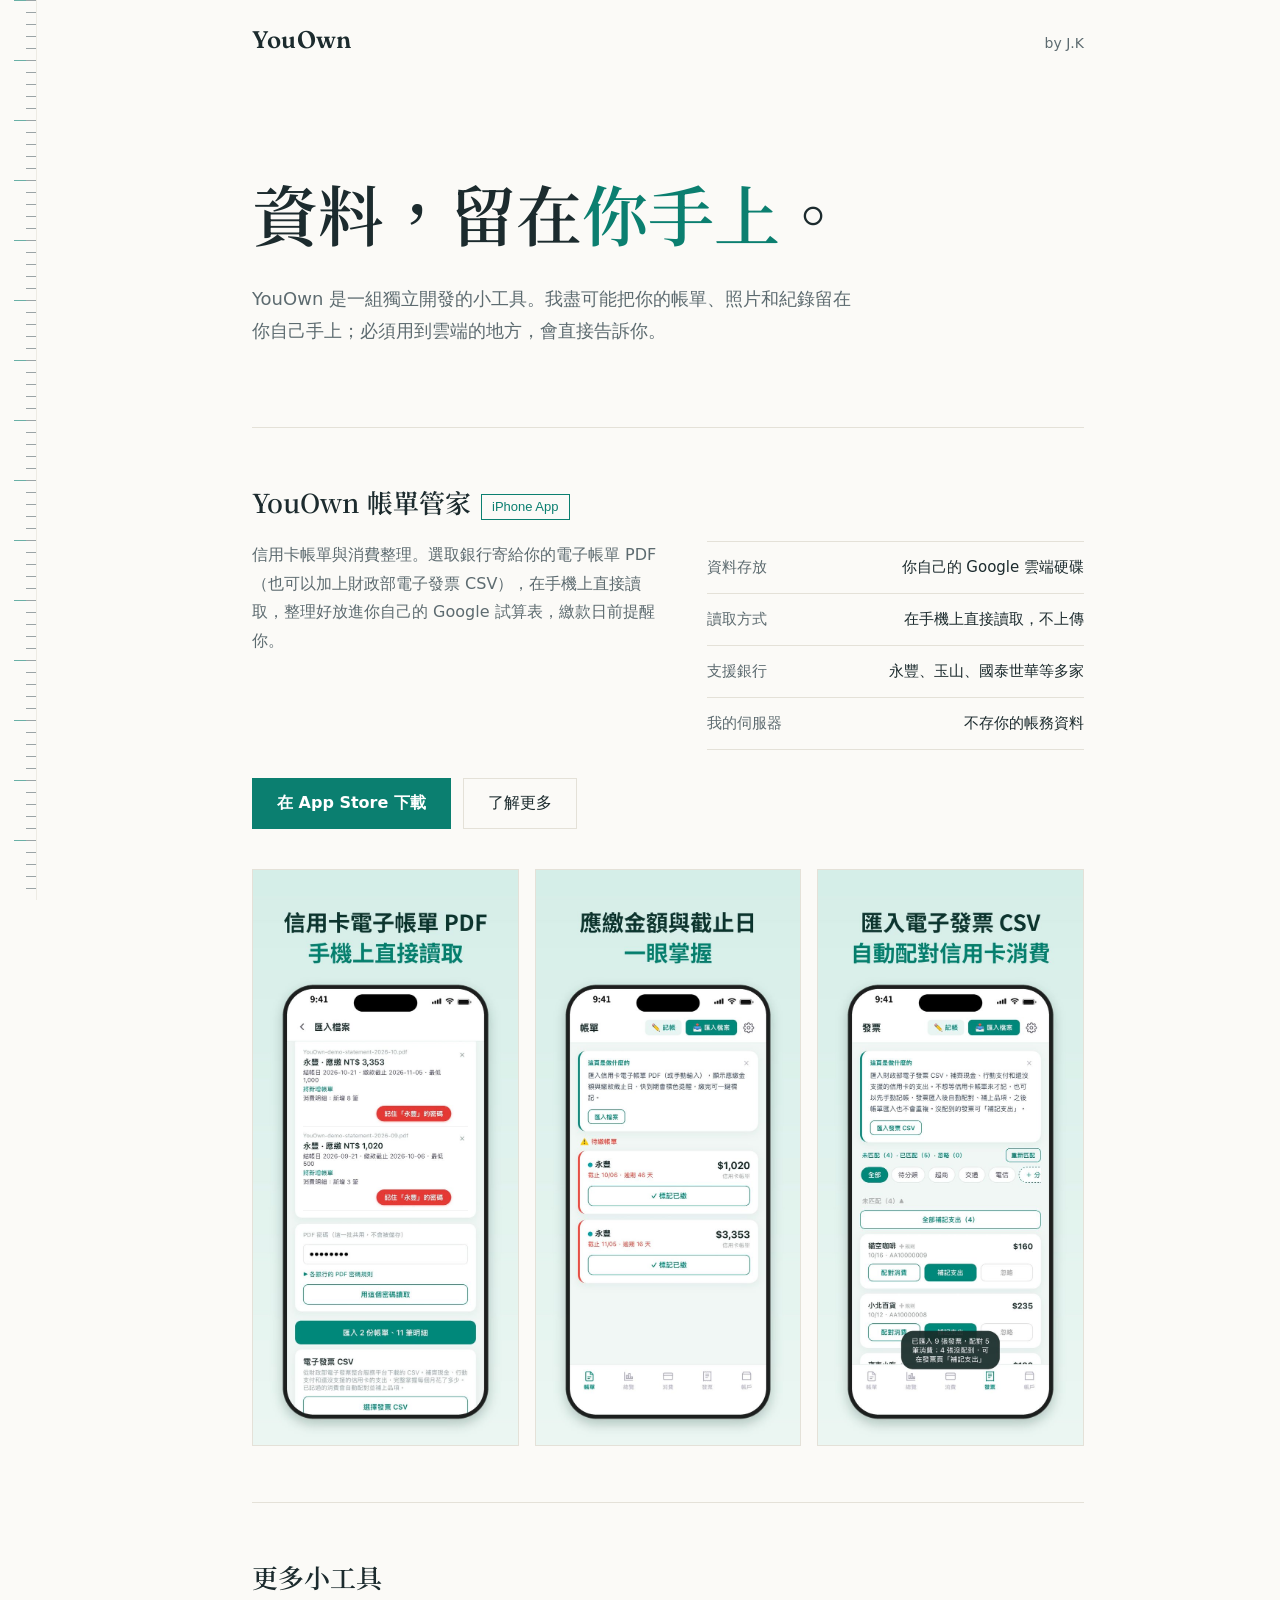
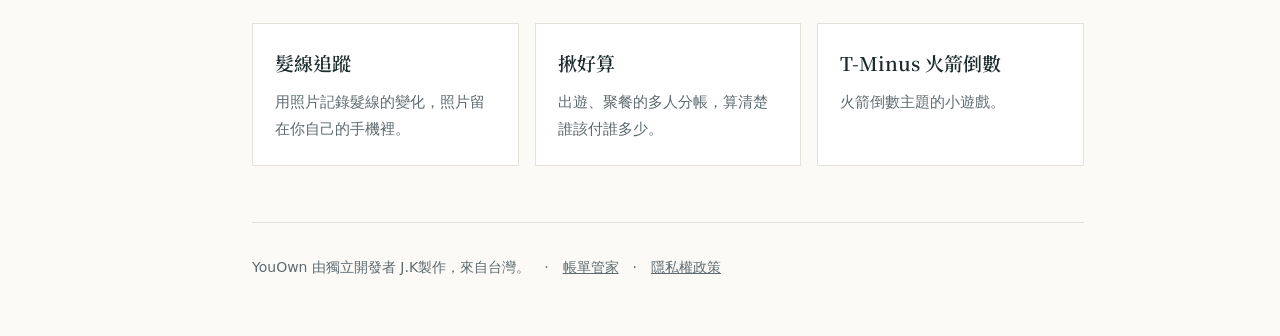
==== commit 08222a8d: "Add files via upload 網站改白底、新增帳單管家頁、更新 sitemap" ====
--- a/index.html
+++ b/index.html
@@ -12,7 +12,7 @@
 <meta property="og:title" content="YouOwn｜資料留在你手上的小工具">
 <meta property="og:description" content="信用卡帳單管家、髮線追蹤、揪好算分帳、T-Minus 火箭倒數。每個工具都會說清楚你的資料放在哪裡。">
 <meta property="og:url" content="https://youown.app/">
-<meta name="theme-color" content="#141a20">
+<meta name="theme-color" content="#fbfaf7">
 <link rel="icon" href="/favicon.svg" type="image/svg+xml">
 <link rel="apple-touch-icon" href="/apple-touch-icon.png">
 <script type="application/ld+json">
@@ -26,7 +26,7 @@
 <link rel="preconnect" href="https://fonts.gstatic.com" crossorigin>
 <link href="https://fonts.googleapis.com/css2?family=Fraunces:opsz,wght@9..144,600&family=Noto+Serif+TC:wght@600&display=swap" rel="stylesheet">
 <style>
-:root{--bg:#141a20;--ink:#e8eef0;--mute:#8a979e;--accent:#11a995;--line:#26303a;--card:#1a222a}
+:root{--bg:#fbfaf7;--ink:#1c2b2e;--mute:#5d6b70;--accent:#0b7f70;--line:#e4e1d8;--card:#fff}
 *{box-sizing:border-box;margin:0}
 html{scroll-padding-top:24px}
 body{background:var(--bg);color:var(--ink);font:16px/1.8 "Noto Sans TC",system-ui,-apple-system,sans-serif;padding-left:56px}
@@ -58,10 +58,10 @@
 .card h3{font-size:19px;margin-bottom:8px}
 .card p{color:var(--mute);font-size:15px}
 .cta{display:flex;flex-wrap:wrap;gap:12px;margin-top:28px}
-.btn{display:inline-block;background:var(--accent);color:#06211d;font-weight:700;text-decoration:none;padding:10px 24px;border:1px solid var(--accent);transition:background .2s}
-.btn:hover{background:#0e8f7e}
+.btn{display:inline-block;background:var(--accent);color:#fff;font-weight:700;text-decoration:none;padding:10px 24px;border:1px solid var(--accent);transition:background .2s}
+.btn:hover{background:#096b5e}
 .btn.ghost{background:transparent;color:var(--ink);border-color:var(--line);font-weight:500}
-.btn.ghost:hover{border-color:var(--accent)}
+.btn.ghost:hover{background:transparent;border-color:var(--accent)}
 .shots{display:grid;grid-template-columns:repeat(3,1fr);gap:16px;margin-top:40px}
 .shots img{display:block;width:100%;height:auto;border:1px solid var(--line)}
 footer{border-top:1px solid var(--line);padding:32px 0 56px;color:var(--mute);font-size:14px}
